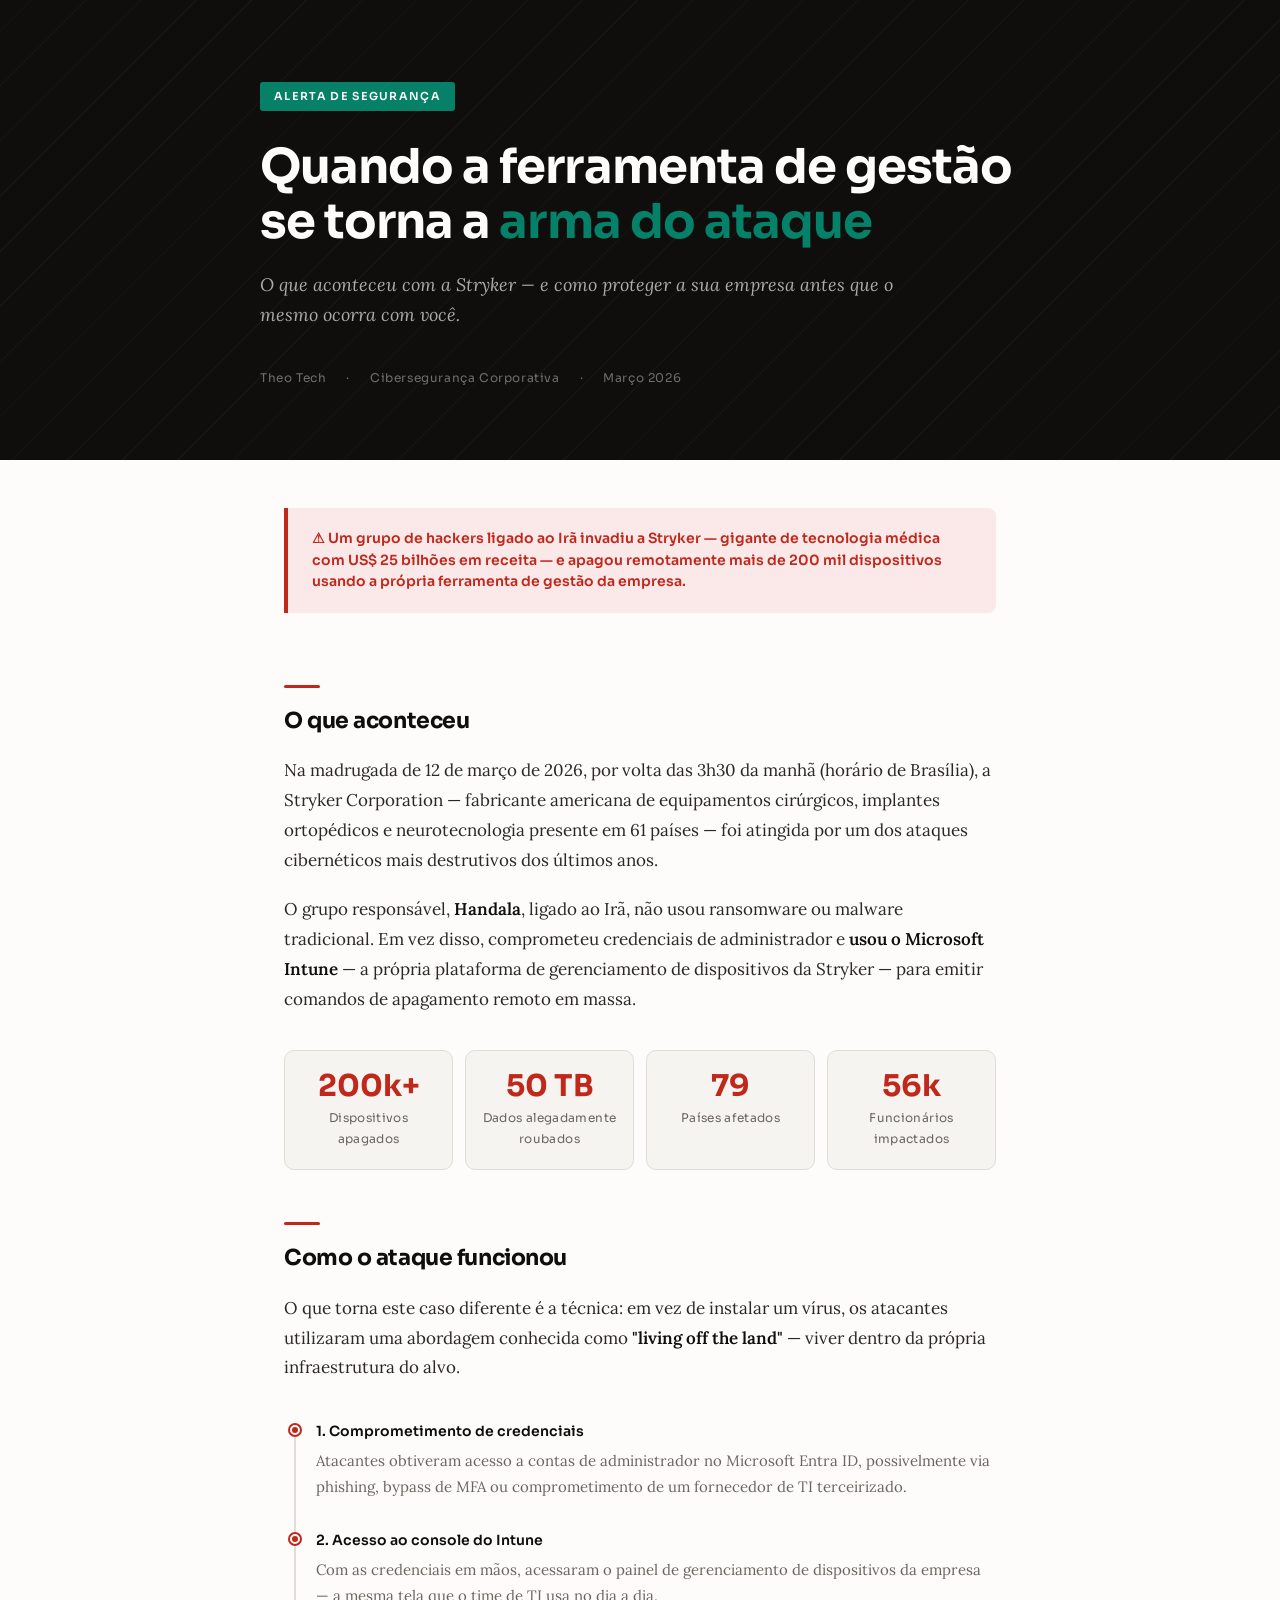
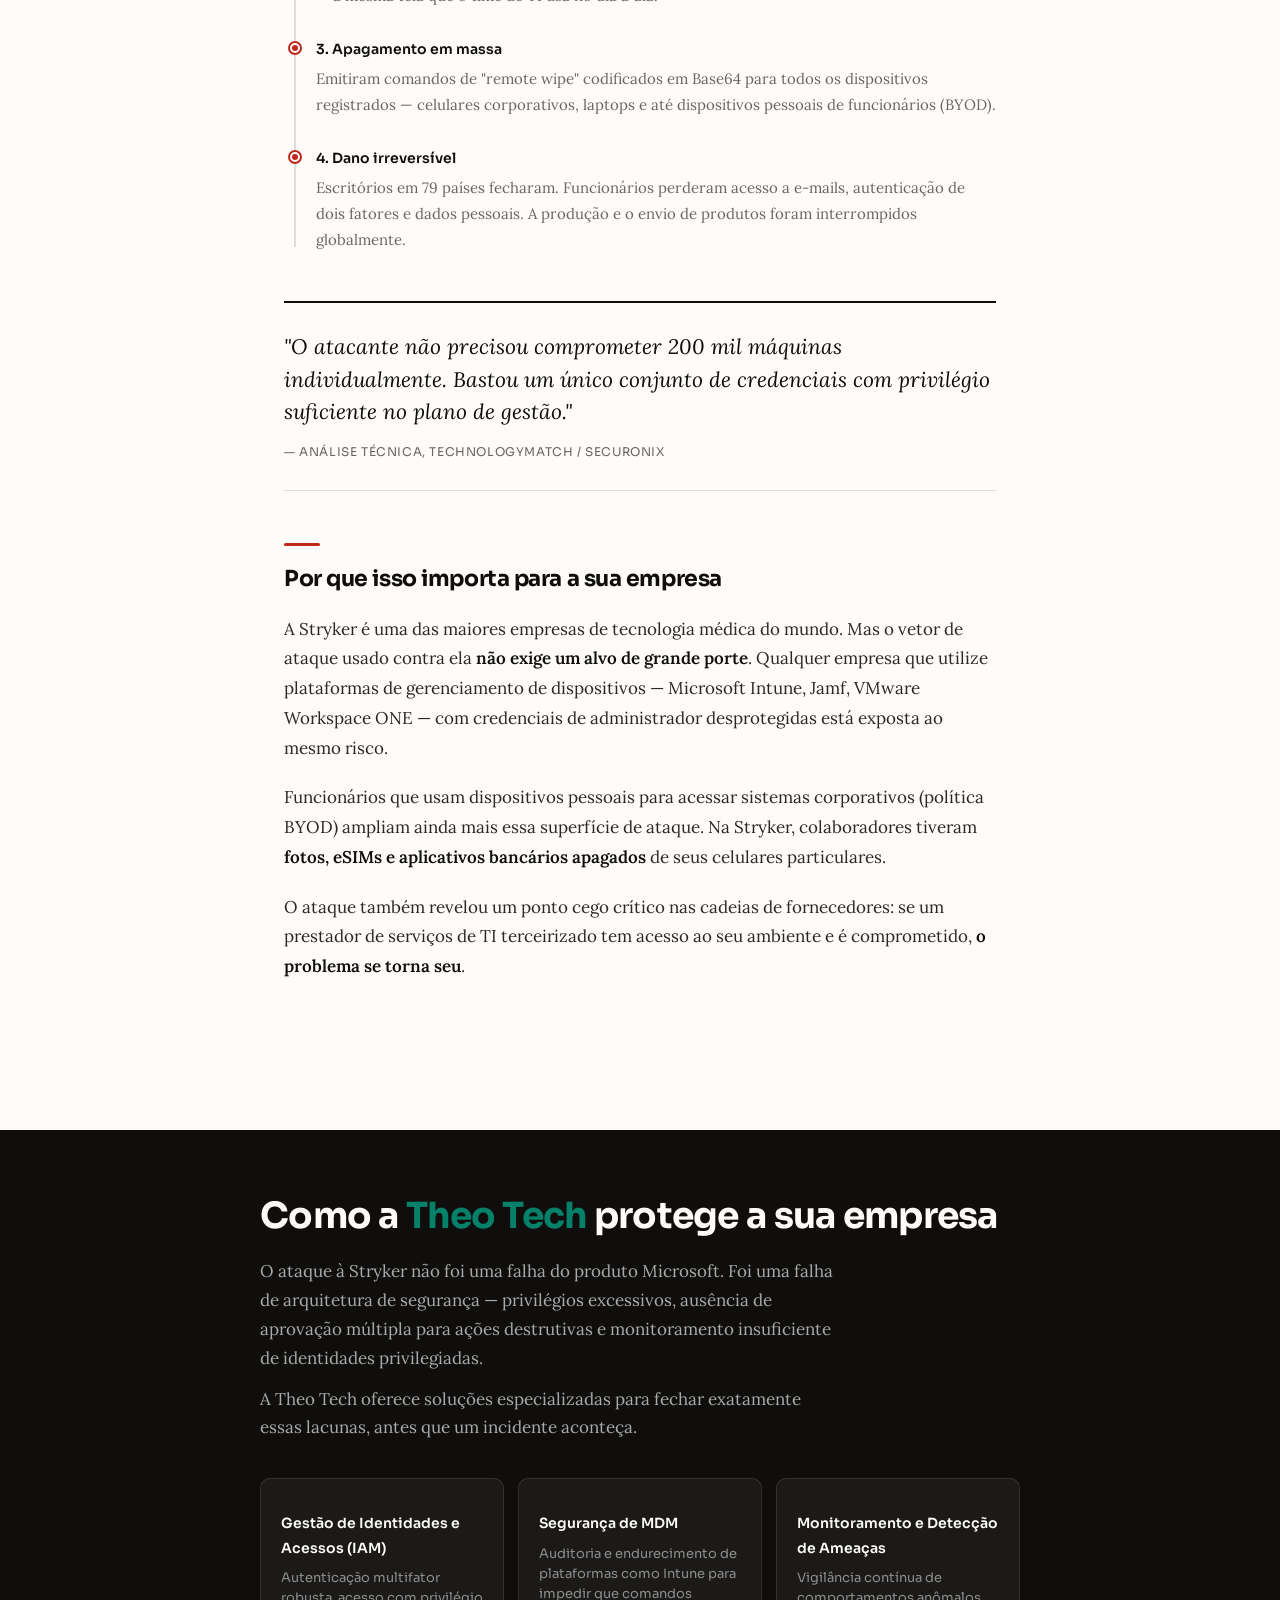
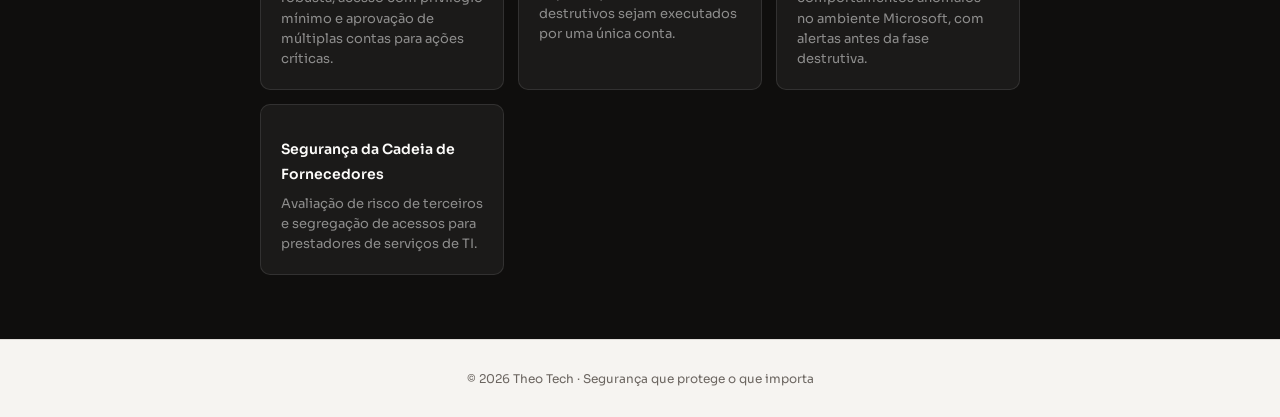
==== index.html @ 62cc741c "Update index.html" ====
<!DOCTYPE html>
<html lang="pt-BR">
<head>
  <meta charset="UTF-8" />
  <meta name="viewport" content="width=device-width, initial-scale=1.0"/>
  <title>O Ataque à Stryker: O Que Sua Empresa Pode Aprender | Theo Tech</title>
  <link href="https://fonts.googleapis.com/css2?family=Sora:wght@300;400;600;700&family=Lora:ital,wght@0,400;0,600;1,400&display=swap" rel="stylesheet"/>
  <style>
    *, *::before, *::after { box-sizing: border-box; margin: 0; padding: 0; }

    :root {
      --red: #C0281C;
      --red-light: #FAE9E8;
      --red-mid: #00CEA699;
      --dark: #0F0E0D;
      --ink: #1C1A18;
      --muted: #6B6560;
      --surface: #F6F4F1;
      --white: #FDFCFA;
      --border: #E0DDD8;
      --accent: #00CEA699;
      --font-head: 'Sora', sans-serif;
      --font-body: 'Lora', Georgia, serif;
    }

    body {
      background: var(--white);
      color: var(--ink);
      font-family: var(--font-body);
      font-size: 17px;
      line-height: 1.75;
    }

    /* ── HERO ── */
    .hero {
      background: var(--dark);
      color: var(--white);
      padding: 80px 24px 72px;
      position: relative;
      overflow: hidden;
    }
    .hero::before {
      content: '';
      position: absolute;
      inset: 0;
      background:
        repeating-linear-gradient(
          -45deg,
          transparent,
          transparent 38px,
          rgba(255,255,255,0.03) 38px,
          rgba(255,255,255,0.03) 39px
        );
    }
    .hero-inner {
      max-width: 760px;
      margin: 0 auto;
      position: relative;
    }
    .tag {
      display: inline-block;
      font-family: var(--font-head);
      font-size: 11px;
      font-weight: 600;
      letter-spacing: 0.12em;
      text-transform: uppercase;
      background: var(--accent);
      color: #fff;
      padding: 5px 14px;
      border-radius: 3px;
      margin-bottom: 28px;
    }
    .hero h1 {
      font-family: var(--font-head);
      font-size: clamp(28px, 5vw, 48px);
      font-weight: 700;
      line-height: 1.15;
      margin-bottom: 20px;
      letter-spacing: -0.02em;
    }
    .hero h1 em {
      color: var(--red-mid);
      font-style: normal;
    }
    .hero .lead {
      font-size: 18px;
      color: rgba(255,255,255,0.65);
      font-family: var(--font-body);
      font-style: italic;
      max-width: 640px;
      line-height: 1.7;
    }
    .hero-meta {
      margin-top: 36px;
      display: flex;
      align-items: center;
      gap: 20px;
      font-family: var(--font-head);
      font-size: 12px;
      color: rgba(255,255,255,0.4);
      letter-spacing: 0.05em;
    }
    .hero-meta span::before { content: '·'; margin-right: 20px; }
    .hero-meta span:first-child::before { content: ''; margin: 0; }

    /* ── LAYOUT ── */
    .container {
      max-width: 760px;
      margin: 0 auto;
      padding: 0 24px;
    }

    /* ── ALERT BOX ── */
    .alert-box {
      background: var(--red-light);
      border-left: 4px solid var(--red);
      border-radius: 0 8px 8px 0;
      padding: 20px 24px;
      margin: 48px 0 0;
    }
    .alert-box p {
      font-family: var(--font-head);
      font-size: 14px;
      font-weight: 600;
      color: var(--red);
      line-height: 1.55;
      margin: 0;
    }

    /* ── ARTICLE BODY ── */
    .article-body {
      padding: 20px 0 64px;
    }
    .article-body h2 {
      font-family: var(--font-head);
      font-size: 22px;
      font-weight: 700;
      color: var(--dark);
      margin: 52px 0 16px;
      letter-spacing: -0.02em;
    }
    .article-body h2::before {
      content: '';
      display: block;
      width: 36px;
      height: 3px;
      background: var(--red);
      margin-bottom: 14px;
      border-radius: 2px;
    }
    .article-body p {
      margin-bottom: 20px;
      color: #2A2724;
    }
    .article-body strong {
      font-weight: 600;
      color: var(--dark);
    }

    /* ── STAT CARDS ── */
    .stats-grid {
      display: grid;
      grid-template-columns: repeat(auto-fit, minmax(160px, 1fr));
      gap: 12px;
      margin: 36px 0;
    }
    .stat-card {
      background: var(--surface);
      border: 1px solid var(--border);
      border-radius: 10px;
      padding: 20px 16px;
      text-align: center;
    }
    .stat-card .num {
      font-family: var(--font-head);
      font-size: 30px;
      font-weight: 700;
      color: var(--red);
      line-height: 1;
      display: block;
    }
    .stat-card .label {
      font-family: var(--font-head);
      font-size: 12px;
      color: var(--muted);
      margin-top: 6px;
      display: block;
      letter-spacing: 0.03em;
    }

    /* ── HOW IT HAPPENED ── */
    .timeline {
      margin: 36px 0;
      position: relative;
      padding-left: 32px;
    }
    .timeline::before {
      content: '';
      position: absolute;
      left: 10px;
      top: 6px;
      bottom: 6px;
      width: 2px;
      background: var(--border);
    }
    .tl-item {
      position: relative;
      margin-bottom: 28px;
    }
    .tl-item::before {
      content: '';
      position: absolute;
      left: -26px;
      top: 6px;
      width: 10px;
      height: 10px;
      border-radius: 50%;
      background: var(--red);
      border: 2px solid var(--white);
      box-shadow: 0 0 0 2px var(--red);
    }
    .tl-item strong {
      font-family: var(--font-head);
      font-size: 14px;
      font-weight: 600;
      color: var(--dark);
      display: block;
      margin-bottom: 4px;
    }
    .tl-item p {
      font-size: 15px;
      color: var(--muted);
      margin: 0;
    }

    /* ── PULL QUOTE ── */
    .pull-quote {
      border-top: 2px solid var(--dark);
      border-bottom: 1px solid var(--border);
      padding: 28px 0;
      margin: 48px 0;
    }
    .pull-quote blockquote {
      font-family: var(--font-body);
      font-size: 21px;
      font-style: italic;
      color: var(--dark);
      line-height: 1.55;
    }
    .pull-quote cite {
      display: block;
      font-family: var(--font-head);
      font-size: 12px;
      font-style: normal;
      color: var(--muted);
      margin-top: 12px;
      letter-spacing: 0.05em;
      text-transform: uppercase;
    }

    /* ── CTA SECTION ── */
    .cta-section {
      background: var(--dark);
      color: var(--white);
      padding: 64px 24px;
      margin-top: 64px;
    }
    .cta-inner {
      max-width: 760px;
      margin: 0 auto;
    }
    .cta-section h2 {
      font-family: var(--font-head);
      font-size: clamp(22px, 4vw, 36px);
      font-weight: 700;
      letter-spacing: -0.02em;
      line-height: 1.2;
      margin-bottom: 20px;
    }
    .cta-section h2 em {
      color: var(--red-mid);
      font-style: normal;
    }
    .cta-section p {
      font-family: var(--font-body);
      font-size: 17px;
      color: rgba(255,255,255,0.65);
      line-height: 1.7;
      max-width: 580px;
      margin-bottom: 12px;
    }

    /* ── SERVICE CARDS ── */
    .service-grid {
      display: grid;
      grid-template-columns: repeat(auto-fit, minmax(200px, 1fr));
      gap: 14px;
      margin-top: 36px;
    }
    .service-card {
      background: rgba(255,255,255,0.05);
      border: 1px solid rgba(255,255,255,0.1);
      border-radius: 10px;
      padding: 20px;
    }
    .service-card .icon {
      font-size: 22px;
      margin-bottom: 12px;
      display: block;
    }
    .service-card h3 {
      font-family: var(--font-head);
      font-size: 14px;
      font-weight: 600;
      color: var(--white);
      margin-bottom: 8px;
    }
    .service-card p {
      font-family: var(--font-head);
      font-size: 13px;
      color: rgba(255,255,255,0.5);
      line-height: 1.55;
      margin: 0;
    }

    .cta-btn {
      display: inline-block;
      margin-top: 40px;
      background: var(--red);
      color: #fff;
      font-family: var(--font-head);
      font-size: 15px;
      font-weight: 600;
      padding: 14px 32px;
      border-radius: 6px;
      text-decoration: none;
      letter-spacing: 0.02em;
      transition: background 0.2s;
    }
    .cta-btn:hover { background: var(--accent); }

    /* ── FOOTER NOTE ── */
    .footer-note {
      background: var(--surface);
      border-top: 1px solid var(--border);
      padding: 28px 24px;
      text-align: center;
      font-family: var(--font-head);
      font-size: 12px;
      color: var(--muted);
    }
    .footer-note a { color: var(--red); text-decoration: none; }
  </style>
</head>
<body>

<!-- HERO -->
<section class="hero">
  <div class="hero-inner">
    <span class="tag">Alerta de Segurança</span>
    <h1>Quando a ferramenta de gestão se torna a <em>arma do ataque</em></h1>
    <p class="lead">O que aconteceu com a Stryker — e como proteger a sua empresa antes que o mesmo ocorra com você.</p>
    <div class="hero-meta">
      <span>Theo Tech</span>
      <span>Cibersegurança Corporativa</span>
      <span>Março 2026</span>
    </div>
  </div>
</section>

<!-- ARTICLE -->
<div class="container">
  <div class="alert-box">
    <p>⚠ Um grupo de hackers ligado ao Irã invadiu a Stryker — gigante de tecnologia médica com US$ 25 bilhões em receita — e apagou remotamente mais de 200 mil dispositivos usando a própria ferramenta de gestão da empresa.</p>
  </div>

  <article class="article-body">

    <h2>O que aconteceu</h2>
    <p>
      Na madrugada de 12 de março de 2026, por volta das 3h30 da manhã (horário de Brasília), a Stryker Corporation — fabricante americana de equipamentos cirúrgicos, implantes ortopédicos e neurotecnologia presente em 61 países — foi atingida por um dos ataques cibernéticos mais destrutivos dos últimos anos.
    </p>
    <p>
      O grupo responsável, <strong>Handala</strong>, ligado ao Irã, não usou ransomware ou malware tradicional. Em vez disso, comprometeu credenciais de administrador e <strong>usou o Microsoft Intune</strong> — a própria plataforma de gerenciamento de dispositivos da Stryker — para emitir comandos de apagamento remoto em massa.
    </p>

    <div class="stats-grid">
      <div class="stat-card">
        <span class="num">200k+</span>
        <span class="label">Dispositivos apagados</span>
      </div>
      <div class="stat-card">
        <span class="num">50 TB</span>
        <span class="label">Dados alegadamente roubados</span>
      </div>
      <div class="stat-card">
        <span class="num">79</span>
        <span class="label">Países afetados</span>
      </div>
      <div class="stat-card">
        <span class="num">56k</span>
        <span class="label">Funcionários impactados</span>
      </div>
    </div>

    <h2>Como o ataque funcionou</h2>
    <p>
      O que torna este caso diferente é a técnica: em vez de instalar um vírus, os atacantes utilizaram uma abordagem conhecida como <strong>"living off the land"</strong> — viver dentro da própria infraestrutura do alvo.
    </p>

    <div class="timeline">
      <div class="tl-item">
        <strong>1. Comprometimento de credenciais</strong>
        <p>Atacantes obtiveram acesso a contas de administrador no Microsoft Entra ID, possivelmente via phishing, bypass de MFA ou comprometimento de um fornecedor de TI terceirizado.</p>
      </div>
      <div class="tl-item">
        <strong>2. Acesso ao console do Intune</strong>
        <p>Com as credenciais em mãos, acessaram o painel de gerenciamento de dispositivos da empresa — a mesma tela que o time de TI usa no dia a dia.</p>
      </div>
      <div class="tl-item">
        <strong>3. Apagamento em massa</strong>
        <p>Emitiram comandos de "remote wipe" codificados em Base64 para todos os dispositivos registrados — celulares corporativos, laptops e até dispositivos pessoais de funcionários (BYOD).</p>
      </div>
      <div class="tl-item">
        <strong>4. Dano irreversível</strong>
        <p>Escritórios em 79 países fecharam. Funcionários perderam acesso a e-mails, autenticação de dois fatores e dados pessoais. A produção e o envio de produtos foram interrompidos globalmente.</p>
      </div>
    </div>

    <div class="pull-quote">
      <blockquote>
        "O atacante não precisou comprometer 200 mil máquinas individualmente. Bastou um único conjunto de credenciais com privilégio suficiente no plano de gestão."
      </blockquote>
      <cite>— Análise técnica, TechnologyMatch / Securonix</cite>
    </div>

    <h2>Por que isso importa para a sua empresa</h2>
    <p>
      A Stryker é uma das maiores empresas de tecnologia médica do mundo. Mas o vetor de ataque usado contra ela <strong>não exige um alvo de grande porte</strong>. Qualquer empresa que utilize plataformas de gerenciamento de dispositivos — Microsoft Intune, Jamf, VMware Workspace ONE — com credenciais de administrador desprotegidas está exposta ao mesmo risco.
    </p>
    <p>
      Funcionários que usam dispositivos pessoais para acessar sistemas corporativos (política BYOD) ampliam ainda mais essa superfície de ataque. Na Stryker, colaboradores tiveram <strong>fotos, eSIMs e aplicativos bancários apagados</strong> de seus celulares particulares.
    </p>
    <p>
      O ataque também revelou um ponto cego crítico nas cadeias de fornecedores: se um prestador de serviços de TI terceirizado tem acesso ao seu ambiente e é comprometido, <strong>o problema se torna seu</strong>.
    </p>

  </article>
</div>

<!-- CTA SECTION -->
<section class="cta-section">
  <div class="cta-inner">
    <h2>Como a <em>Theo Tech</em> protege a sua empresa</h2>
    <p>
      O ataque à Stryker não foi uma falha do produto Microsoft. Foi uma falha de arquitetura de segurança — privilégios excessivos, ausência de aprovação múltipla para ações destrutivas e monitoramento insuficiente de identidades privilegiadas.
    </p>
    <p>
      A Theo Tech oferece soluções especializadas para fechar exatamente essas lacunas, antes que um incidente aconteça.
    </p>

    <div class="service-grid">
      <div class="service-card">
        <span class="icon"></span>
        <h3>Gestão de Identidades e Acessos (IAM)</h3>
        <p>Autenticação multifator robusta, acesso com privilégio mínimo e aprovação de múltiplas contas para ações críticas.</p>
      </div>
      <div class="service-card">
        <span class="icon"></span>
        <h3>Segurança de MDM</h3>
        <p>Auditoria e endurecimento de plataformas como Intune para impedir que comandos destrutivos sejam executados por uma única conta.</p>
      </div>
      <div class="service-card">
        <span class="icon"></span>
        <h3>Monitoramento e Detecção de Ameaças</h3>
        <p>Vigilância contínua de comportamentos anômalos no ambiente Microsoft, com alertas antes da fase destrutiva.</p>
      </div>
      <div class="service-card">
        <span class="icon"></span>
        <h3>Segurança da Cadeia de Fornecedores</h3>
        <p>Avaliação de risco de terceiros e segregação de acessos para prestadores de serviços de TI.</p>
      </div>
    </div>

  </div>
</section>

<div class="footer-note">
  <p>© 2026 Theo Tech · Segurança que protege o que importa </a></p>
</div>

</body>
</html>
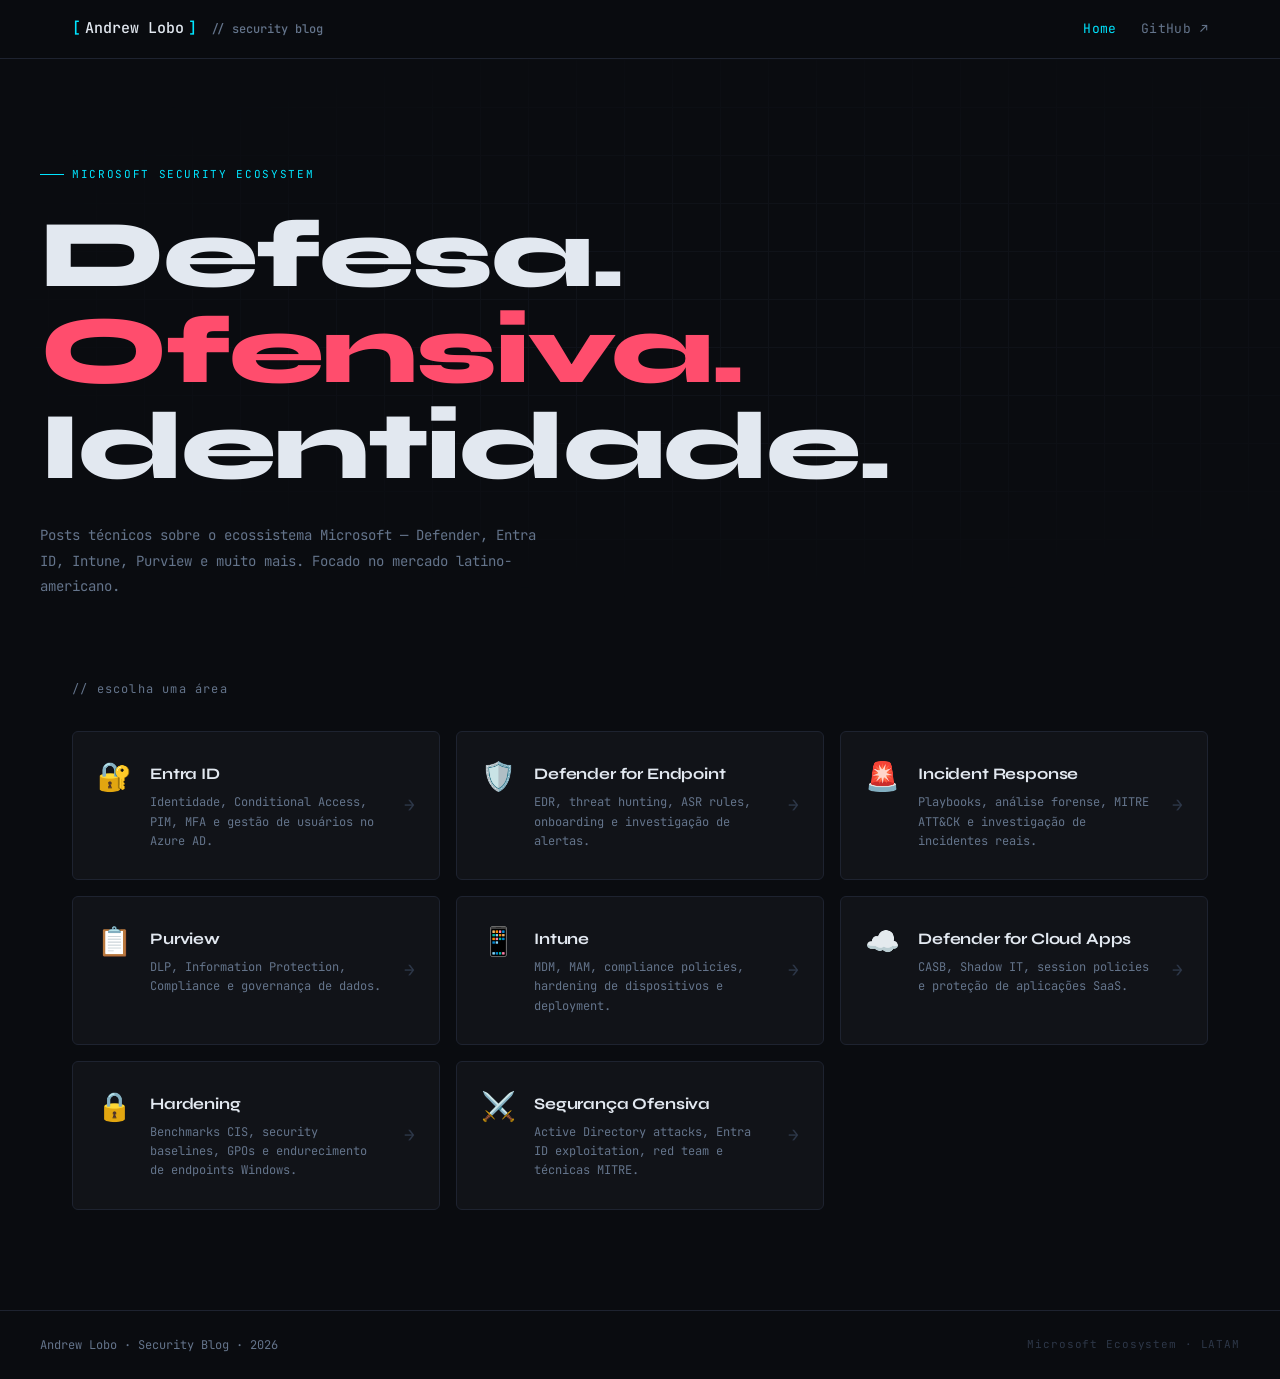
==== commit 29d1b1c8: "Add files via upload" ====
--- a/index.html
+++ b/index.html
@@ -1,493 +1,174 @@
-<!DOCTYPE html>
-<html lang="pt-BR">
-<head>
-  <meta charset="UTF-8" />
-  <meta name="viewport" content="width=device-width, initial-scale=1.0"/>
-  <title>O Ataque à Stryker: O Que Sua Empresa Pode Aprender | Theo Tech</title>
-  <link href="https://fonts.googleapis.com/css2?family=Sora:wght@300;400;600;700&family=Lora:ital,wght@0,400;0,600;1,400&display=swap" rel="stylesheet"/>
-  <style>
-    *, *::before, *::after { box-sizing: border-box; margin: 0; padding: 0; }
-
-    :root {
-      --red: #C0281C;
-      --red-light: #FAE9E8;
-      --red-mid: #00CEA699;
-      --dark: #0F0E0D;
-      --ink: #1C1A18;
-      --muted: #6B6560;
-      --surface: #F6F4F1;
-      --white: #FDFCFA;
-      --border: #E0DDD8;
-      --accent: #00CEA699;
-      --font-head: 'Sora', sans-serif;
-      --font-body: 'Lora', Georgia, serif;
-    }
-
-    body {
-      background: var(--white);
-      color: var(--ink);
-      font-family: var(--font-body);
-      font-size: 17px;
-      line-height: 1.75;
-    }
-
-    /* ── HERO ── */
-    .hero {
-      background: var(--dark);
-      color: var(--white);
-      padding: 80px 24px 72px;
-      position: relative;
-      overflow: hidden;
-    }
-    .hero::before {
-      content: '';
-      position: absolute;
-      inset: 0;
-      background:
-        repeating-linear-gradient(
-          -45deg,
-          transparent,
-          transparent 38px,
-          rgba(255,255,255,0.03) 38px,
-          rgba(255,255,255,0.03) 39px
-        );
-    }
-    .hero-inner {
-      max-width: 760px;
-      margin: 0 auto;
-      position: relative;
-    }
-    .tag {
-      display: inline-block;
-      font-family: var(--font-head);
-      font-size: 11px;
-      font-weight: 600;
-      letter-spacing: 0.12em;
-      text-transform: uppercase;
-      background: var(--accent);
-      color: #fff;
-      padding: 5px 14px;
-      border-radius: 3px;
-      margin-bottom: 28px;
-    }
-    .hero h1 {
-      font-family: var(--font-head);
-      font-size: clamp(28px, 5vw, 48px);
-      font-weight: 700;
-      line-height: 1.15;
-      margin-bottom: 20px;
-      letter-spacing: -0.02em;
-    }
-    .hero h1 em {
-      color: var(--red-mid);
-      font-style: normal;
-    }
-    .hero .lead {
-      font-size: 18px;
-      color: rgba(255,255,255,0.65);
-      font-family: var(--font-body);
-      font-style: italic;
-      max-width: 640px;
-      line-height: 1.7;
-    }
-    .hero-meta {
-      margin-top: 36px;
-      display: flex;
-      align-items: center;
-      gap: 20px;
-      font-family: var(--font-head);
-      font-size: 12px;
-      color: rgba(255,255,255,0.4);
-      letter-spacing: 0.05em;
-    }
-    .hero-meta span::before { content: '·'; margin-right: 20px; }
-    .hero-meta span:first-child::before { content: ''; margin: 0; }
-
-    /* ── LAYOUT ── */
-    .container {
-      max-width: 760px;
-      margin: 0 auto;
-      padding: 0 24px;
-    }
-
-    /* ── ALERT BOX ── */
-    .alert-box {
-      background: var(--red-light);
-      border-left: 4px solid var(--red);
-      border-radius: 0 8px 8px 0;
-      padding: 20px 24px;
-      margin: 48px 0 0;
-    }
-    .alert-box p {
-      font-family: var(--font-head);
-      font-size: 14px;
-      font-weight: 600;
-      color: var(--red);
-      line-height: 1.55;
-      margin: 0;
-    }
-
-    /* ── ARTICLE BODY ── */
-    .article-body {
-      padding: 20px 0 64px;
-    }
-    .article-body h2 {
-      font-family: var(--font-head);
-      font-size: 22px;
-      font-weight: 700;
-      color: var(--dark);
-      margin: 52px 0 16px;
-      letter-spacing: -0.02em;
-    }
-    .article-body h2::before {
-      content: '';
-      display: block;
-      width: 36px;
-      height: 3px;
-      background: var(--red);
-      margin-bottom: 14px;
-      border-radius: 2px;
-    }
-    .article-body p {
-      margin-bottom: 20px;
-      color: #2A2724;
-    }
-    .article-body strong {
-      font-weight: 600;
-      color: var(--dark);
-    }
-
-    /* ── STAT CARDS ── */
-    .stats-grid {
-      display: grid;
-      grid-template-columns: repeat(auto-fit, minmax(160px, 1fr));
-      gap: 12px;
-      margin: 36px 0;
-    }
-    .stat-card {
-      background: var(--surface);
-      border: 1px solid var(--border);
-      border-radius: 10px;
-      padding: 20px 16px;
-      text-align: center;
-    }
-    .stat-card .num {
-      font-family: var(--font-head);
-      font-size: 30px;
-      font-weight: 700;
-      color: var(--red);
-      line-height: 1;
-      display: block;
-    }
-    .stat-card .label {
-      font-family: var(--font-head);
-      font-size: 12px;
-      color: var(--muted);
-      margin-top: 6px;
-      display: block;
-      letter-spacing: 0.03em;
-    }
-
-    /* ── HOW IT HAPPENED ── */
-    .timeline {
-      margin: 36px 0;
-      position: relative;
-      padding-left: 32px;
-    }
-    .timeline::before {
-      content: '';
-      position: absolute;
-      left: 10px;
-      top: 6px;
-      bottom: 6px;
-      width: 2px;
-      background: var(--border);
-    }
-    .tl-item {
-      position: relative;
-      margin-bottom: 28px;
-    }
-    .tl-item::before {
-      content: '';
-      position: absolute;
-      left: -26px;
-      top: 6px;
-      width: 10px;
-      height: 10px;
-      border-radius: 50%;
-      background: var(--red);
-      border: 2px solid var(--white);
-      box-shadow: 0 0 0 2px var(--red);
-    }
-    .tl-item strong {
-      font-family: var(--font-head);
-      font-size: 14px;
-      font-weight: 600;
-      color: var(--dark);
-      display: block;
-      margin-bottom: 4px;
-    }
-    .tl-item p {
-      font-size: 15px;
-      color: var(--muted);
-      margin: 0;
-    }
-
-    /* ── PULL QUOTE ── */
-    .pull-quote {
-      border-top: 2px solid var(--dark);
-      border-bottom: 1px solid var(--border);
-      padding: 28px 0;
-      margin: 48px 0;
-    }
-    .pull-quote blockquote {
-      font-family: var(--font-body);
-      font-size: 21px;
-      font-style: italic;
-      color: var(--dark);
-      line-height: 1.55;
-    }
-    .pull-quote cite {
-      display: block;
-      font-family: var(--font-head);
-      font-size: 12px;
-      font-style: normal;
-      color: var(--muted);
-      margin-top: 12px;
-      letter-spacing: 0.05em;
-      text-transform: uppercase;
-    }
-
-    /* ── CTA SECTION ── */
-    .cta-section {
-      background: var(--dark);
-      color: var(--white);
-      padding: 64px 24px;
-      margin-top: 64px;
-    }
-    .cta-inner {
-      max-width: 760px;
-      margin: 0 auto;
-    }
-    .cta-section h2 {
-      font-family: var(--font-head);
-      font-size: clamp(22px, 4vw, 36px);
-      font-weight: 700;
-      letter-spacing: -0.02em;
-      line-height: 1.2;
-      margin-bottom: 20px;
-    }
-    .cta-section h2 em {
-      color: var(--red-mid);
-      font-style: normal;
-    }
-    .cta-section p {
-      font-family: var(--font-body);
-      font-size: 17px;
-      color: rgba(255,255,255,0.65);
-      line-height: 1.7;
-      max-width: 580px;
-      margin-bottom: 12px;
-    }
-
-    /* ── SERVICE CARDS ── */
-    .service-grid {
-      display: grid;
-      grid-template-columns: repeat(auto-fit, minmax(200px, 1fr));
-      gap: 14px;
-      margin-top: 36px;
-    }
-    .service-card {
-      background: rgba(255,255,255,0.05);
-      border: 1px solid rgba(255,255,255,0.1);
-      border-radius: 10px;
-      padding: 20px;
-    }
-    .service-card .icon {
-      font-size: 22px;
-      margin-bottom: 12px;
-      display: block;
-    }
-    .service-card h3 {
-      font-family: var(--font-head);
-      font-size: 14px;
-      font-weight: 600;
-      color: var(--white);
-      margin-bottom: 8px;
-    }
-    .service-card p {
-      font-family: var(--font-head);
-      font-size: 13px;
-      color: rgba(255,255,255,0.5);
-      line-height: 1.55;
-      margin: 0;
-    }
-
-    .cta-btn {
-      display: inline-block;
-      margin-top: 40px;
-      background: var(--red);
-      color: #fff;
-      font-family: var(--font-head);
-      font-size: 15px;
-      font-weight: 600;
-      padding: 14px 32px;
-      border-radius: 6px;
-      text-decoration: none;
-      letter-spacing: 0.02em;
-      transition: background 0.2s;
-    }
-    .cta-btn:hover { background: var(--accent); }
-
-    /* ── FOOTER NOTE ── */
-    .footer-note {
-      background: var(--surface);
-      border-top: 1px solid var(--border);
-      padding: 28px 24px;
-      text-align: center;
-      font-family: var(--font-head);
-      font-size: 12px;
-      color: var(--muted);
-    }
-    .footer-note a { color: var(--red); text-decoration: none; }
-  </style>
-</head>
-<body>
-
-<!-- HERO -->
-<section class="hero">
-  <div class="hero-inner">
-    <span class="tag">Alerta de Segurança</span>
-    <h1>Quando a ferramenta de gestão se torna a <em>arma do ataque</em></h1>
-    <p class="lead">O que aconteceu com a Stryker — e como proteger a sua empresa antes que o mesmo ocorra com você.</p>
-    <div class="hero-meta">
-      <span>Theo Tech</span>
-      <span>Cibersegurança Corporativa</span>
-      <span>Março 2026</span>
-    </div>
-  </div>
-</section>
-
-<!-- ARTICLE -->
-<div class="container">
-  <div class="alert-box">
-    <p>⚠ Um grupo de hackers ligado ao Irã invadiu a Stryker — gigante de tecnologia médica com US$ 25 bilhões em receita — e apagou remotamente mais de 200 mil dispositivos usando a própria ferramenta de gestão da empresa.</p>
-  </div>
-
-  <article class="article-body">
-
-    <h2>O que aconteceu</h2>
-    <p>
-      Na madrugada de 12 de março de 2026, por volta das 3h30 da manhã (horário de Brasília), a Stryker Corporation — fabricante americana de equipamentos cirúrgicos, implantes ortopédicos e neurotecnologia presente em 61 países — foi atingida por um dos ataques cibernéticos mais destrutivos dos últimos anos.
-    </p>
-    <p>
-      O grupo responsável, <strong>Handala</strong>, ligado ao Irã, não usou ransomware ou malware tradicional. Em vez disso, comprometeu credenciais de administrador e <strong>usou o Microsoft Intune</strong> — a própria plataforma de gerenciamento de dispositivos da Stryker — para emitir comandos de apagamento remoto em massa.
-    </p>
-
-    <div class="stats-grid">
-      <div class="stat-card">
-        <span class="num">200k+</span>
-        <span class="label">Dispositivos apagados</span>
-      </div>
-      <div class="stat-card">
-        <span class="num">50 TB</span>
-        <span class="label">Dados alegadamente roubados</span>
-      </div>
-      <div class="stat-card">
-        <span class="num">79</span>
-        <span class="label">Países afetados</span>
-      </div>
-      <div class="stat-card">
-        <span class="num">56k</span>
-        <span class="label">Funcionários impactados</span>
-      </div>
-    </div>
-
-    <h2>Como o ataque funcionou</h2>
-    <p>
-      O que torna este caso diferente é a técnica: em vez de instalar um vírus, os atacantes utilizaram uma abordagem conhecida como <strong>"living off the land"</strong> — viver dentro da própria infraestrutura do alvo.
-    </p>
-
-    <div class="timeline">
-      <div class="tl-item">
-        <strong>1. Comprometimento de credenciais</strong>
-        <p>Atacantes obtiveram acesso a contas de administrador no Microsoft Entra ID, possivelmente via phishing, bypass de MFA ou comprometimento de um fornecedor de TI terceirizado.</p>
-      </div>
-      <div class="tl-item">
-        <strong>2. Acesso ao console do Intune</strong>
-        <p>Com as credenciais em mãos, acessaram o painel de gerenciamento de dispositivos da empresa — a mesma tela que o time de TI usa no dia a dia.</p>
-      </div>
-      <div class="tl-item">
-        <strong>3. Apagamento em massa</strong>
-        <p>Emitiram comandos de "remote wipe" codificados em Base64 para todos os dispositivos registrados — celulares corporativos, laptops e até dispositivos pessoais de funcionários (BYOD).</p>
-      </div>
-      <div class="tl-item">
-        <strong>4. Dano irreversível</strong>
-        <p>Escritórios em 79 países fecharam. Funcionários perderam acesso a e-mails, autenticação de dois fatores e dados pessoais. A produção e o envio de produtos foram interrompidos globalmente.</p>
-      </div>
-    </div>
-
-    <div class="pull-quote">
-      <blockquote>
-        "O atacante não precisou comprometer 200 mil máquinas individualmente. Bastou um único conjunto de credenciais com privilégio suficiente no plano de gestão."
-      </blockquote>
-      <cite>— Análise técnica, TechnologyMatch / Securonix</cite>
-    </div>
-
-    <h2>Por que isso importa para a sua empresa</h2>
-    <p>
-      A Stryker é uma das maiores empresas de tecnologia médica do mundo. Mas o vetor de ataque usado contra ela <strong>não exige um alvo de grande porte</strong>. Qualquer empresa que utilize plataformas de gerenciamento de dispositivos — Microsoft Intune, Jamf, VMware Workspace ONE — com credenciais de administrador desprotegidas está exposta ao mesmo risco.
-    </p>
-    <p>
-      Funcionários que usam dispositivos pessoais para acessar sistemas corporativos (política BYOD) ampliam ainda mais essa superfície de ataque. Na Stryker, colaboradores tiveram <strong>fotos, eSIMs e aplicativos bancários apagados</strong> de seus celulares particulares.
-    </p>
-    <p>
-      O ataque também revelou um ponto cego crítico nas cadeias de fornecedores: se um prestador de serviços de TI terceirizado tem acesso ao seu ambiente e é comprometido, <strong>o problema se torna seu</strong>.
-    </p>
-
-  </article>
-</div>
-
-<!-- CTA SECTION -->
-<section class="cta-section">
-  <div class="cta-inner">
-    <h2>Como a <em>Theo Tech</em> protege a sua empresa</h2>
-    <p>
-      O ataque à Stryker não foi uma falha do produto Microsoft. Foi uma falha de arquitetura de segurança — privilégios excessivos, ausência de aprovação múltipla para ações destrutivas e monitoramento insuficiente de identidades privilegiadas.
-    </p>
-    <p>
-      A Theo Tech oferece soluções especializadas para fechar exatamente essas lacunas, antes que um incidente aconteça.
-    </p>
-
-    <div class="service-grid">
-      <div class="service-card">
-        <span class="icon"></span>
-        <h3>Gestão de Identidades e Acessos (IAM)</h3>
-        <p>Autenticação multifator robusta, acesso com privilégio mínimo e aprovação de múltiplas contas para ações críticas.</p>
-      </div>
-      <div class="service-card">
-        <span class="icon"></span>
-        <h3>Segurança de MDM</h3>
-        <p>Auditoria e endurecimento de plataformas como Intune para impedir que comandos destrutivos sejam executados por uma única conta.</p>
-      </div>
-      <div class="service-card">
-        <span class="icon"></span>
-        <h3>Monitoramento e Detecção de Ameaças</h3>
-        <p>Vigilância contínua de comportamentos anômalos no ambiente Microsoft, com alertas antes da fase destrutiva.</p>
-      </div>
-      <div class="service-card">
-        <span class="icon"></span>
-        <h3>Segurança da Cadeia de Fornecedores</h3>
-        <p>Avaliação de risco de terceiros e segregação de acessos para prestadores de serviços de TI.</p>
-      </div>
-    </div>
-
-  </div>
-</section>
-
-<div class="footer-note">
-  <p>© 2026 Theo Tech · Segurança que protege o que importa </a></p>
-</div>
-
-</body>
-</html>
+<!DOCTYPE html>
+<html lang="pt-BR">
+<head>
+  <meta charset="UTF-8" />
+  <meta name="viewport" content="width=device-width, initial-scale=1.0" />
+  <title>Andrew Lobo — Security Blog</title>
+  <link rel="stylesheet" href="style.css" />
+  <link rel="preconnect" href="https://fonts.googleapis.com" />
+  <link href="https://fonts.googleapis.com/css2?family=Syne:wght@400;600;700;800&family=JetBrains+Mono:wght@300;400;500&display=swap" rel="stylesheet" />
+</head>
+<body>
+
+  <!-- HEADER -->
+  <header class="site-header">
+    <div class="header-inner">
+      <div class="logo">
+        <span class="logo-bracket">[</span>
+        <span class="logo-name">Andrew Lobo</span>
+        <span class="logo-bracket">]</span>
+        <span class="logo-tag">// security blog</span>
+      </div>
+      <nav class="header-nav">
+        <a href="index.html" class="nav-link active">Home</a>
+        <a href="https://github.com/SEU-USUARIO" target="_blank" class="nav-link">GitHub ↗</a>
+      </nav>
+    </div>
+  </header>
+
+  <!-- HERO -->
+  <section class="hero">
+    <div class="hero-inner">
+      <div class="hero-label">Microsoft Security Ecosystem</div>
+      <h1 class="hero-title">
+        Defesa.<br />
+        <span class="accent">Ofensiva.</span><br />
+        Identidade.
+      </h1>
+      <p class="hero-desc">
+        Posts técnicos sobre o ecossistema Microsoft — Defender, Entra ID, Intune, Purview e muito mais.
+        Focado no mercado latino-americano.
+      </p>
+    </div>
+    <div class="hero-grid-bg"></div>
+  </section>
+
+  <!-- CATEGORIAS — PÁGINA PRINCIPAL -->
+  <!-- 
+    ============================================================
+    COMO ADICIONAR UMA NOVA CATEGORIA:
+    
+    1. Copie um bloco <div class="category-card"> abaixo
+    2. Altere o atributo data-category para um ID único (ex: "purview")
+    3. Altere o emoji, o title e o description
+    4. Adicione a classe correspondente em style.css se quiser cor diferente
+    5. Crie o arquivo posts/[ID-DA-CATEGORIA].json com os posts da categoria
+       (veja o modelo em posts/entraid.json)
+    ============================================================
+  -->
+  <main class="categories-section">
+    <div class="section-label">// escolha uma área</div>
+    <div class="categories-grid">
+
+      <div class="category-card" data-category="entraid" onclick="openCategory('entraid')">
+        <div class="card-icon">🔐</div>
+        <div class="card-content">
+          <h2 class="card-title">Entra ID</h2>
+          <p class="card-desc">Identidade, Conditional Access, PIM, MFA e gestão de usuários no Azure AD.</p>
+        </div>
+        <div class="card-arrow">→</div>
+      </div>
+
+      <div class="category-card" data-category="defender-endpoint" onclick="openCategory('defender-endpoint')">
+        <div class="card-icon">🛡️</div>
+        <div class="card-content">
+          <h2 class="card-title">Defender for Endpoint</h2>
+          <p class="card-desc">EDR, threat hunting, ASR rules, onboarding e investigação de alertas.</p>
+        </div>
+        <div class="card-arrow">→</div>
+      </div>
+
+      <div class="category-card" data-category="incident-response" onclick="openCategory('incident-response')">
+        <div class="card-icon">🚨</div>
+        <div class="card-content">
+          <h2 class="card-title">Incident Response</h2>
+          <p class="card-desc">Playbooks, análise forense, MITRE ATT&CK e investigação de incidentes reais.</p>
+        </div>
+        <div class="card-arrow">→</div>
+      </div>
+
+      <div class="category-card" data-category="purview" onclick="openCategory('purview')">
+        <div class="card-icon">📋</div>
+        <div class="card-content">
+          <h2 class="card-title">Purview</h2>
+          <p class="card-desc">DLP, Information Protection, Compliance e governança de dados.</p>
+        </div>
+        <div class="card-arrow">→</div>
+      </div>
+
+      <div class="category-card" data-category="intune" onclick="openCategory('intune')">
+        <div class="card-icon">📱</div>
+        <div class="card-content">
+          <h2 class="card-title">Intune</h2>
+          <p class="card-desc">MDM, MAM, compliance policies, hardening de dispositivos e deployment.</p>
+        </div>
+        <div class="card-arrow">→</div>
+      </div>
+
+      <div class="category-card" data-category="defender-cloud-apps" onclick="openCategory('defender-cloud-apps')">
+        <div class="card-icon">☁️</div>
+        <div class="card-content">
+          <h2 class="card-title">Defender for Cloud Apps</h2>
+          <p class="card-desc">CASB, Shadow IT, session policies e proteção de aplicações SaaS.</p>
+        </div>
+        <div class="card-arrow">→</div>
+      </div>
+
+      <div class="category-card" data-category="hardening" onclick="openCategory('hardening')">
+        <div class="card-icon">🔒</div>
+        <div class="card-content">
+          <h2 class="card-title">Hardening</h2>
+          <p class="card-desc">Benchmarks CIS, security baselines, GPOs e endurecimento de endpoints Windows.</p>
+        </div>
+        <div class="card-arrow">→</div>
+      </div>
+
+      <div class="category-card" data-category="ofensivo" onclick="openCategory('ofensivo')">
+        <div class="card-icon">⚔️</div>
+        <div class="card-content">
+          <h2 class="card-title">Segurança Ofensiva</h2>
+          <p class="card-desc">Active Directory attacks, Entra ID exploitation, red team e técnicas MITRE.</p>
+        </div>
+        <div class="card-arrow">→</div>
+      </div>
+
+    </div>
+  </main>
+
+  <!-- PÁGINA DE POSTS (inicialmente oculta) -->
+  <section class="posts-section hidden" id="posts-section">
+    <div class="posts-inner">
+      <button class="back-btn" onclick="goBack()">
+        ← voltar para home
+      </button>
+      <div class="posts-header">
+        <div class="posts-category-label" id="posts-category-label"></div>
+        <h2 class="posts-title" id="posts-title"></h2>
+      </div>
+
+      <!-- 
+        ============================================================
+        OS POSTS SÃO CARREGADOS DINAMICAMENTE A PARTIR DOS ARQUIVOS
+        NA PASTA /posts/[categoria].json
+        
+        Para adicionar um novo post, edite o arquivo JSON da categoria.
+        Exemplo: posts/entraid.json
+        ============================================================
+      -->
+      <div class="posts-list" id="posts-list">
+        <!-- Posts carregados dinamicamente via JS -->
+      </div>
+    </div>
+  </section>
+
+  <!-- FOOTER -->
+  <footer class="site-footer">
+    <div class="footer-inner">
+      <span class="footer-text">Andrew Lobo · Security Blog · <span id="footer-year"></span></span>
+      <span class="footer-stack">Microsoft Ecosystem · LATAM</span>
+    </div>
+  </footer>
+
+  <script src="app.js"></script>
+</body>
+</html>
--- a/style.css
+++ b/style.css
@@ -0,0 +1,433 @@
+/* ============================================================
+   ANDREW LOBO — SECURITY BLOG
+   style.css
+   ============================================================ */
+
+*, *::before, *::after {
+  box-sizing: border-box;
+  margin: 0;
+  padding: 0;
+}
+
+:root {
+  --bg:         #0a0c10;
+  --surface:    #111318;
+  --surface2:   #181c24;
+  --border:     #1e2330;
+  --accent:     #00e5ff;
+  --accent2:    #ff4d6d;
+  --text:       #e2e8f0;
+  --text-dim:   #64748b;
+  --text-muted: #2d3748;
+
+  --font-display: 'Syne', sans-serif;
+  --font-mono:    'JetBrains Mono', monospace;
+
+  --radius: 6px;
+  --transition: 220ms cubic-bezier(0.4, 0, 0.2, 1);
+}
+
+html { scroll-behavior: smooth; }
+
+body {
+  background: var(--bg);
+  color: var(--text);
+  font-family: var(--font-mono);
+  font-size: 14px;
+  line-height: 1.7;
+  min-height: 100vh;
+  overflow-x: hidden;
+}
+
+/* ── HEADER ─────────────────────────────────────────────── */
+.site-header {
+  position: sticky;
+  top: 0;
+  z-index: 100;
+  background: rgba(10, 12, 16, 0.85);
+  backdrop-filter: blur(12px);
+  border-bottom: 1px solid var(--border);
+}
+
+.header-inner {
+  max-width: 1200px;
+  margin: 0 auto;
+  padding: 16px 32px;
+  display: flex;
+  align-items: center;
+  justify-content: space-between;
+}
+
+.logo {
+  display: flex;
+  align-items: center;
+  gap: 4px;
+  font-family: var(--font-mono);
+  font-weight: 500;
+  font-size: 15px;
+}
+
+.logo-bracket { color: var(--accent); }
+.logo-name    { color: var(--text); }
+.logo-tag     { color: var(--text-dim); margin-left: 10px; font-size: 12px; }
+
+.header-nav { display: flex; gap: 24px; }
+
+.nav-link {
+  color: var(--text-dim);
+  text-decoration: none;
+  font-size: 13px;
+  letter-spacing: 0.03em;
+  transition: color var(--transition);
+}
+
+.nav-link:hover,
+.nav-link.active { color: var(--accent); }
+
+/* ── HERO ────────────────────────────────────────────────── */
+.hero {
+  position: relative;
+  padding: 100px 32px 80px;
+  overflow: hidden;
+}
+
+.hero-inner {
+  max-width: 1200px;
+  margin: 0 auto;
+  position: relative;
+  z-index: 1;
+}
+
+.hero-label {
+  font-size: 11px;
+  letter-spacing: 0.15em;
+  text-transform: uppercase;
+  color: var(--accent);
+  margin-bottom: 24px;
+  display: inline-flex;
+  align-items: center;
+  gap: 8px;
+}
+
+.hero-label::before {
+  content: '';
+  display: inline-block;
+  width: 24px;
+  height: 1px;
+  background: var(--accent);
+}
+
+.hero-title {
+  font-family: var(--font-display);
+  font-weight: 800;
+  font-size: clamp(48px, 8vw, 96px);
+  line-height: 1.0;
+  color: var(--text);
+  letter-spacing: -0.02em;
+  margin-bottom: 28px;
+}
+
+.hero-title .accent { color: var(--accent2); }
+
+.hero-desc {
+  max-width: 520px;
+  color: var(--text-dim);
+  font-size: 14px;
+  line-height: 1.8;
+}
+
+/* Background grid */
+.hero-grid-bg {
+  position: absolute;
+  inset: 0;
+  background-image:
+    linear-gradient(var(--border) 1px, transparent 1px),
+    linear-gradient(90deg, var(--border) 1px, transparent 1px);
+  background-size: 48px 48px;
+  opacity: 0.3;
+  mask-image: radial-gradient(ellipse 80% 60% at 60% 40%, black 20%, transparent 80%);
+}
+
+/* ── CATEGORIES ──────────────────────────────────────────── */
+.categories-section {
+  max-width: 1200px;
+  margin: 0 auto;
+  padding: 0 32px 100px;
+}
+
+.section-label {
+  color: var(--text-dim);
+  font-size: 12px;
+  letter-spacing: 0.1em;
+  margin-bottom: 32px;
+}
+
+.categories-grid {
+  display: grid;
+  grid-template-columns: repeat(auto-fill, minmax(280px, 1fr));
+  gap: 16px;
+}
+
+.category-card {
+  background: var(--surface);
+  border: 1px solid var(--border);
+  border-radius: var(--radius);
+  padding: 28px 24px;
+  cursor: pointer;
+  display: flex;
+  align-items: flex-start;
+  gap: 18px;
+  transition:
+    border-color var(--transition),
+    transform var(--transition),
+    background var(--transition);
+  position: relative;
+  overflow: hidden;
+}
+
+.category-card::before {
+  content: '';
+  position: absolute;
+  inset: 0;
+  background: linear-gradient(135deg, rgba(0, 229, 255, 0.04) 0%, transparent 60%);
+  opacity: 0;
+  transition: opacity var(--transition);
+}
+
+.category-card:hover {
+  border-color: var(--accent);
+  transform: translateY(-2px);
+  background: var(--surface2);
+}
+
+.category-card:hover::before { opacity: 1; }
+
+.card-icon {
+  font-size: 28px;
+  flex-shrink: 0;
+  line-height: 1;
+  margin-top: 2px;
+}
+
+.card-content { flex: 1; }
+
+.card-title {
+  font-family: var(--font-display);
+  font-weight: 700;
+  font-size: 16px;
+  color: var(--text);
+  margin-bottom: 6px;
+  letter-spacing: -0.01em;
+}
+
+.card-desc {
+  font-size: 12px;
+  color: var(--text-dim);
+  line-height: 1.6;
+}
+
+.card-arrow {
+  color: var(--text-muted);
+  font-size: 18px;
+  align-self: center;
+  transition: color var(--transition), transform var(--transition);
+}
+
+.category-card:hover .card-arrow {
+  color: var(--accent);
+  transform: translateX(4px);
+}
+
+/* ── POSTS SECTION ───────────────────────────────────────── */
+.posts-section {
+  max-width: 1200px;
+  margin: 0 auto;
+  padding: 48px 32px 100px;
+}
+
+.posts-section.hidden { display: none; }
+
+.back-btn {
+  background: none;
+  border: 1px solid var(--border);
+  color: var(--text-dim);
+  font-family: var(--font-mono);
+  font-size: 12px;
+  padding: 8px 16px;
+  border-radius: var(--radius);
+  cursor: pointer;
+  margin-bottom: 48px;
+  letter-spacing: 0.05em;
+  transition: border-color var(--transition), color var(--transition);
+  display: inline-flex;
+  align-items: center;
+  gap: 8px;
+}
+
+.back-btn:hover {
+  border-color: var(--accent);
+  color: var(--accent);
+}
+
+.posts-header { margin-bottom: 40px; }
+
+.posts-category-label {
+  font-size: 11px;
+  letter-spacing: 0.15em;
+  text-transform: uppercase;
+  color: var(--accent);
+  margin-bottom: 12px;
+  display: flex;
+  align-items: center;
+  gap: 8px;
+}
+
+.posts-category-label::before {
+  content: '';
+  display: inline-block;
+  width: 20px;
+  height: 1px;
+  background: var(--accent);
+}
+
+.posts-title {
+  font-family: var(--font-display);
+  font-weight: 800;
+  font-size: clamp(32px, 5vw, 56px);
+  color: var(--text);
+  letter-spacing: -0.02em;
+}
+
+/* ── POST CARDS ──────────────────────────────────────────── */
+.posts-list {
+  display: flex;
+  flex-direction: column;
+  gap: 1px;
+  border: 1px solid var(--border);
+  border-radius: var(--radius);
+  overflow: hidden;
+}
+
+.post-card {
+  background: var(--surface);
+  padding: 24px 28px;
+  display: flex;
+  align-items: flex-start;
+  gap: 24px;
+  text-decoration: none;
+  color: inherit;
+  transition: background var(--transition);
+  border-bottom: 1px solid var(--border);
+  cursor: pointer;
+}
+
+.post-card:last-child { border-bottom: none; }
+
+.post-card:hover { background: var(--surface2); }
+
+.post-meta {
+  display: flex;
+  flex-direction: column;
+  align-items: flex-end;
+  flex-shrink: 0;
+  min-width: 100px;
+}
+
+.post-date {
+  font-size: 11px;
+  color: var(--text-dim);
+  letter-spacing: 0.05em;
+}
+
+.post-tag {
+  font-size: 10px;
+  letter-spacing: 0.08em;
+  text-transform: uppercase;
+  color: var(--accent);
+  background: rgba(0, 229, 255, 0.08);
+  padding: 2px 8px;
+  border-radius: 100px;
+  margin-top: 6px;
+  border: 1px solid rgba(0, 229, 255, 0.2);
+}
+
+.post-body { flex: 1; }
+
+.post-title {
+  font-family: var(--font-display);
+  font-weight: 700;
+  font-size: 16px;
+  color: var(--text);
+  margin-bottom: 6px;
+  letter-spacing: -0.01em;
+  transition: color var(--transition);
+}
+
+.post-card:hover .post-title { color: var(--accent); }
+
+.post-excerpt {
+  font-size: 12px;
+  color: var(--text-dim);
+  line-height: 1.7;
+}
+
+.post-mitre {
+  margin-top: 10px;
+  display: flex;
+  gap: 6px;
+  flex-wrap: wrap;
+}
+
+.mitre-badge {
+  font-size: 10px;
+  font-family: var(--font-mono);
+  color: var(--accent2);
+  background: rgba(255, 77, 109, 0.07);
+  border: 1px solid rgba(255, 77, 109, 0.2);
+  padding: 2px 8px;
+  border-radius: 4px;
+  letter-spacing: 0.05em;
+}
+
+/* Empty state */
+.empty-state {
+  padding: 64px 28px;
+  text-align: center;
+  color: var(--text-dim);
+  font-size: 13px;
+}
+
+.empty-state .empty-icon { font-size: 32px; margin-bottom: 12px; }
+.empty-state .empty-msg { color: var(--text-muted); font-size: 12px; margin-top: 6px; }
+
+/* ── FOOTER ──────────────────────────────────────────────── */
+.site-footer {
+  border-top: 1px solid var(--border);
+  padding: 24px 32px;
+}
+
+.footer-inner {
+  max-width: 1200px;
+  margin: 0 auto;
+  display: flex;
+  justify-content: space-between;
+  align-items: center;
+  gap: 16px;
+}
+
+.footer-text  { color: var(--text-dim); font-size: 12px; }
+.footer-stack { color: var(--text-muted); font-size: 11px; letter-spacing: 0.08em; }
+
+/* ── UTILITIES ───────────────────────────────────────────── */
+.hidden { display: none !important; }
+
+/* ── RESPONSIVE ──────────────────────────────────────────── */
+@media (max-width: 640px) {
+  .header-inner { padding: 14px 20px; }
+  .hero         { padding: 64px 20px 48px; }
+  .categories-section { padding: 0 20px 64px; }
+  .posts-section { padding: 32px 20px 64px; }
+  .footer-inner { flex-direction: column; align-items: flex-start; }
+  .post-card    { flex-direction: column; gap: 12px; }
+  .post-meta    { align-items: flex-start; flex-direction: row; gap: 12px; }
+}
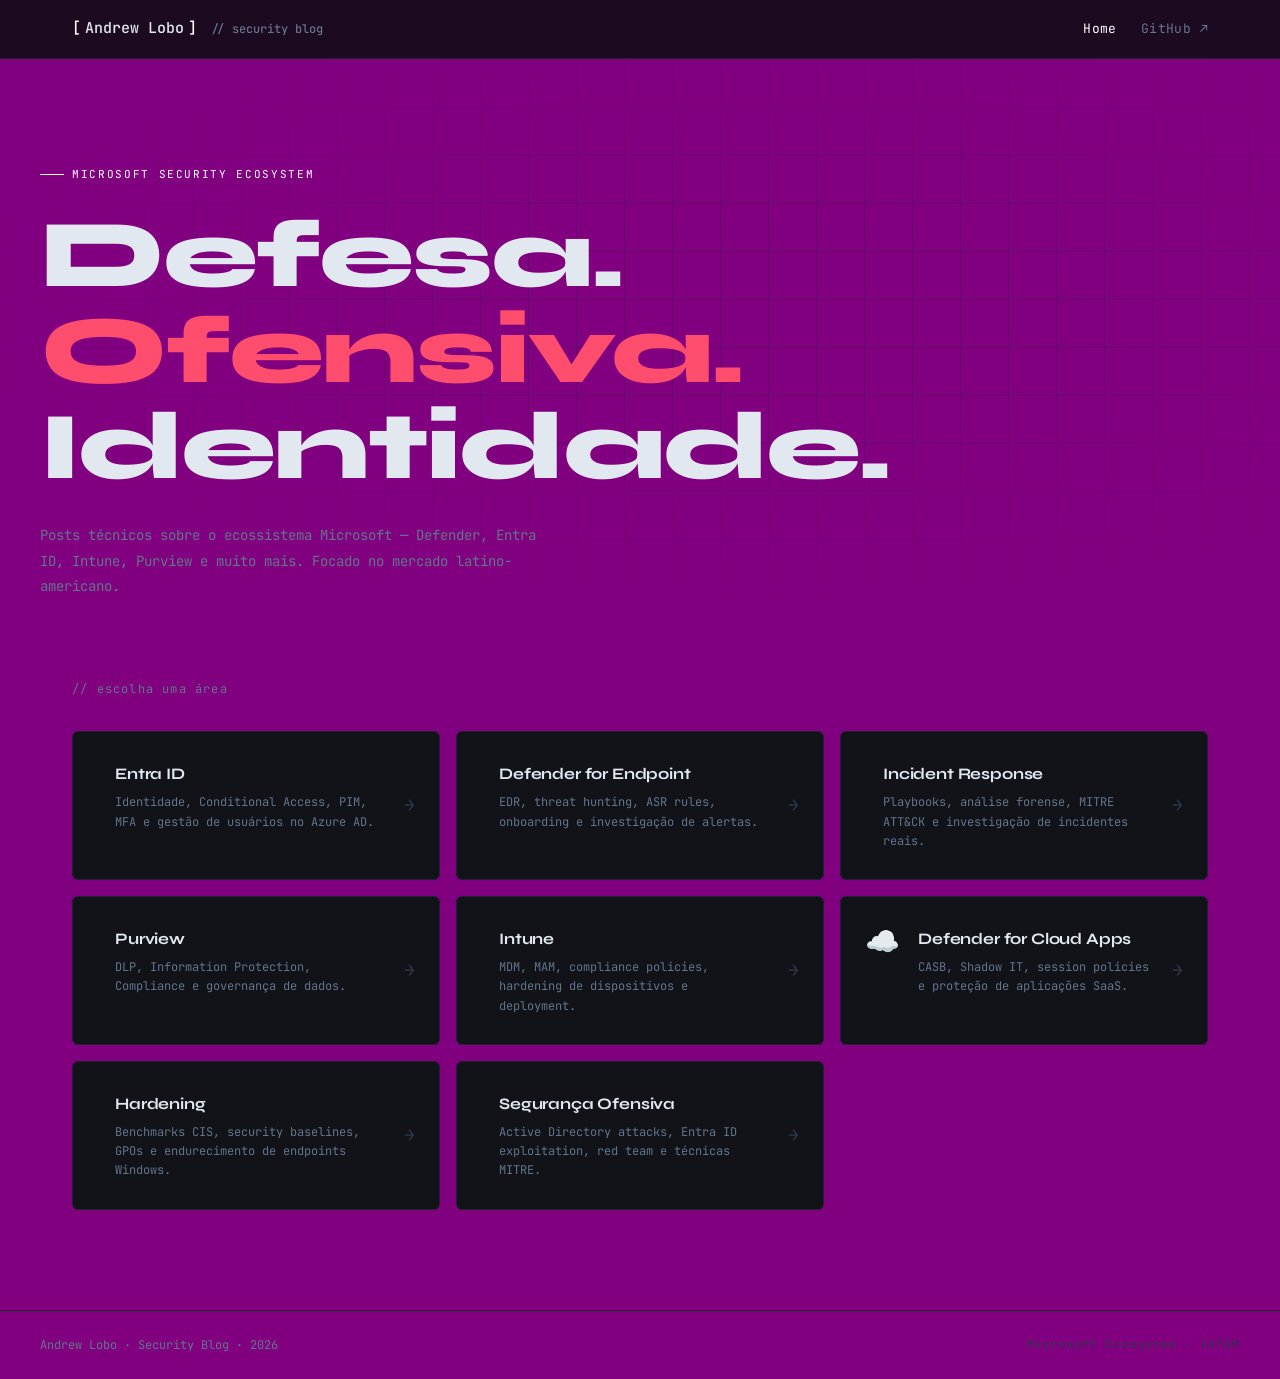
==== commit 2796b36f: "add post" ====
--- a/index.html
+++ b/index.html
@@ -61,7 +61,7 @@
     <div class="categories-grid">
 
       <div class="category-card" data-category="entraid" onclick="openCategory('entraid')">
-        <div class="card-icon">🔐</div>
+        <div class="card-icon"></div>
         <div class="card-content">
           <h2 class="card-title">Entra ID</h2>
           <p class="card-desc">Identidade, Conditional Access, PIM, MFA e gestão de usuários no Azure AD.</p>
@@ -70,7 +70,7 @@
       </div>
 
       <div class="category-card" data-category="defender-endpoint" onclick="openCategory('defender-endpoint')">
-        <div class="card-icon">🛡️</div>
+        <div class="card-icon"></div>
         <div class="card-content">
           <h2 class="card-title">Defender for Endpoint</h2>
           <p class="card-desc">EDR, threat hunting, ASR rules, onboarding e investigação de alertas.</p>
@@ -79,7 +79,7 @@
       </div>
 
       <div class="category-card" data-category="incident-response" onclick="openCategory('incident-response')">
-        <div class="card-icon">🚨</div>
+        <div class="card-icon"></div>
         <div class="card-content">
           <h2 class="card-title">Incident Response</h2>
           <p class="card-desc">Playbooks, análise forense, MITRE ATT&CK e investigação de incidentes reais.</p>
@@ -88,7 +88,7 @@
       </div>
 
       <div class="category-card" data-category="purview" onclick="openCategory('purview')">
-        <div class="card-icon">📋</div>
+        <div class="card-icon"></div>
         <div class="card-content">
           <h2 class="card-title">Purview</h2>
           <p class="card-desc">DLP, Information Protection, Compliance e governança de dados.</p>
@@ -97,7 +97,7 @@
       </div>
 
       <div class="category-card" data-category="intune" onclick="openCategory('intune')">
-        <div class="card-icon">📱</div>
+        <div class="card-icon"></div>
         <div class="card-content">
           <h2 class="card-title">Intune</h2>
           <p class="card-desc">MDM, MAM, compliance policies, hardening de dispositivos e deployment.</p>
@@ -115,7 +115,7 @@
       </div>
 
       <div class="category-card" data-category="hardening" onclick="openCategory('hardening')">
-        <div class="card-icon">🔒</div>
+        <div class="card-icon"></div>
         <div class="card-content">
           <h2 class="card-title">Hardening</h2>
           <p class="card-desc">Benchmarks CIS, security baselines, GPOs e endurecimento de endpoints Windows.</p>
@@ -124,7 +124,7 @@
       </div>
 
       <div class="category-card" data-category="ofensivo" onclick="openCategory('ofensivo')">
-        <div class="card-icon">⚔️</div>
+        <div class="card-icon"></div>
         <div class="card-content">
           <h2 class="card-title">Segurança Ofensiva</h2>
           <p class="card-desc">Active Directory attacks, Entra ID exploitation, red team e técnicas MITRE.</p>
--- a/style.css
+++ b/style.css
@@ -10,11 +10,11 @@
 }
 
 :root {
-  --bg:         #0a0c10;
+  --bg:         #800080;
   --surface:    #111318;
   --surface2:   #181c24;
   --border:     #1e2330;
-  --accent:     #00e5ff;
+  --accent:     #ffffff;
   --accent2:    #ff4d6d;
   --text:       #e2e8f0;
   --text-dim:   #64748b;
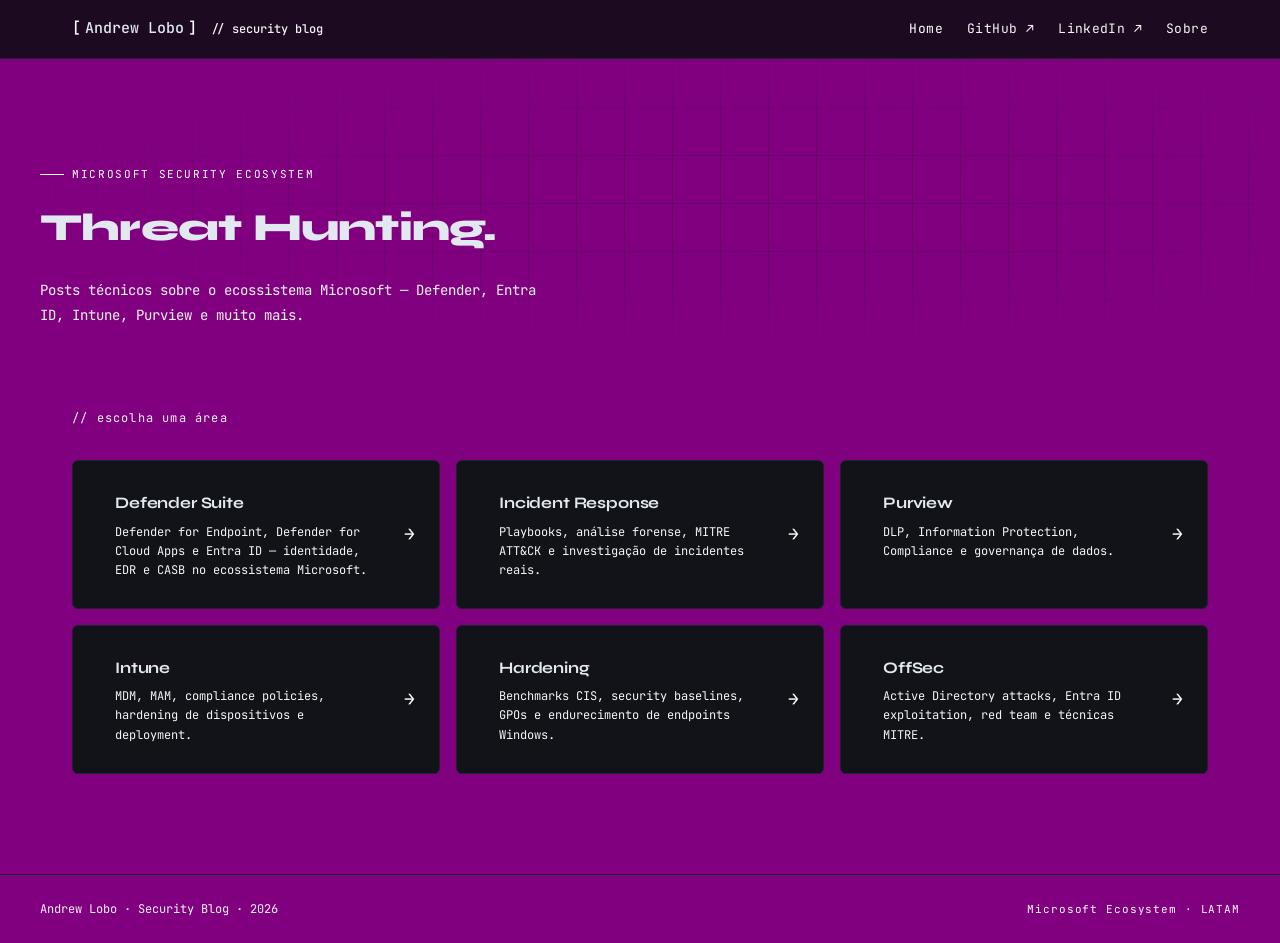
==== commit ae2495c2: "alterações html e css principal" ====
--- a/index.html
+++ b/index.html
@@ -21,7 +21,9 @@
       </div>
       <nav class="header-nav">
         <a href="index.html" class="nav-link active">Home</a>
-        <a href="https://github.com/SEU-USUARIO" target="_blank" class="nav-link">GitHub ↗</a>
+        <a href="https://github.com/math69b" target="_blank" class="nav-link">GitHub ↗</a>
+        <a href="https://linkedin.com/in/andrewlbo" target="_blank" class="nav-link">LinkedIn ↗</a>
+        <a href="sobre.html" class="nav-link">Sobre</a>
       </nav>
     </div>
   </header>
@@ -31,13 +33,15 @@
     <div class="hero-inner">
       <div class="hero-label">Microsoft Security Ecosystem</div>
       <h1 class="hero-title">
-        Defesa.<br />
-        <span class="accent">Ofensiva.</span><br />
-        Identidade.
+        <span class="hero-rotate">
+          <span>Threat Hunting.</span>
+          <span>Incident Response.</span>
+          <span>Zero Trust.</span>
+          <span>endpoint hardening.</span>
+        </span>
       </h1>
       <p class="hero-desc">
         Posts técnicos sobre o ecossistema Microsoft — Defender, Entra ID, Intune, Purview e muito mais.
-        Focado no mercado latino-americano.
       </p>
     </div>
     <div class="hero-grid-bg"></div>
@@ -60,20 +64,11 @@
     <div class="section-label">// escolha uma área</div>
     <div class="categories-grid">
 
-      <div class="category-card" data-category="entraid" onclick="openCategory('entraid')">
+      <div class="category-card" data-category="defender-suite" onclick="openCategory('defender-suite')">
         <div class="card-icon"></div>
         <div class="card-content">
-          <h2 class="card-title">Entra ID</h2>
-          <p class="card-desc">Identidade, Conditional Access, PIM, MFA e gestão de usuários no Azure AD.</p>
-        </div>
-        <div class="card-arrow">→</div>
-      </div>
-
-      <div class="category-card" data-category="defender-endpoint" onclick="openCategory('defender-endpoint')">
-        <div class="card-icon"></div>
-        <div class="card-content">
-          <h2 class="card-title">Defender for Endpoint</h2>
-          <p class="card-desc">EDR, threat hunting, ASR rules, onboarding e investigação de alertas.</p>
+          <h2 class="card-title">Defender Suite</h2>
+          <p class="card-desc">Defender for Endpoint, Defender for Cloud Apps e Entra ID — identidade, EDR e CASB no ecossistema Microsoft.</p>
         </div>
         <div class="card-arrow">→</div>
       </div>
@@ -105,15 +100,6 @@
         <div class="card-arrow">→</div>
       </div>
 
-      <div class="category-card" data-category="defender-cloud-apps" onclick="openCategory('defender-cloud-apps')">
-        <div class="card-icon">☁️</div>
-        <div class="card-content">
-          <h2 class="card-title">Defender for Cloud Apps</h2>
-          <p class="card-desc">CASB, Shadow IT, session policies e proteção de aplicações SaaS.</p>
-        </div>
-        <div class="card-arrow">→</div>
-      </div>
-
       <div class="category-card" data-category="hardening" onclick="openCategory('hardening')">
         <div class="card-icon"></div>
         <div class="card-content">
@@ -123,10 +109,10 @@
         <div class="card-arrow">→</div>
       </div>
 
-      <div class="category-card" data-category="ofensivo" onclick="openCategory('ofensivo')">
+      <div class="category-card" data-category="ofensivo" onclick="openCategory('OffSec')">
         <div class="card-icon"></div>
         <div class="card-content">
-          <h2 class="card-title">Segurança Ofensiva</h2>
+          <h2 class="card-title">OffSec</h2>
           <p class="card-desc">Active Directory attacks, Entra ID exploitation, red team e técnicas MITRE.</p>
         </div>
         <div class="card-arrow">→</div>
--- a/style.css
+++ b/style.css
@@ -17,8 +17,8 @@
   --accent:     #ffffff;
   --accent2:    #ff4d6d;
   --text:       #e2e8f0;
-  --text-dim:   #64748b;
-  --text-muted: #2d3748;
+  --text-dim:   #f5f5f5;
+  --text-muted: #ffffff;
 
   --font-display: 'Syne', sans-serif;
   --font-mono:    'JetBrains Mono', monospace;
@@ -120,7 +120,7 @@
 .hero-title {
   font-family: var(--font-display);
   font-weight: 800;
-  font-size: clamp(48px, 8vw, 96px);
+  font-size: clamp(24px, 3vw, 64px);
   line-height: 1.0;
   color: var(--text);
   letter-spacing: -0.02em;
@@ -431,3 +431,29 @@
   .post-card    { flex-direction: column; gap: 12px; }
   .post-meta    { align-items: flex-start; flex-direction: row; gap: 12px; }
 }
+
+/* ── HERO ROTATIVO ───────────────────────────────────────── */
+.hero-rotate {
+  display: inline-flex;
+  flex-direction: column;
+  overflow: hidden;
+  height: 1.1em;
+  vertical-align: bottom;
+}
+
+.hero-rotate span {
+  animation: heroSlide 10s cubic-bezier(0.4, 0, 0.2, 1) infinite;
+  line-height: 1.1em;
+}
+
+@keyframes heroSlide {
+  0%        { transform: translateY(0%); }
+  22%       { transform: translateY(0%); }
+  25%       { transform: translateY(-100%); }
+  47%       { transform: translateY(-100%); }
+  50%       { transform: translateY(-200%); }
+  72%       { transform: translateY(-200%); }
+  75%       { transform: translateY(-300%); }
+  97%       { transform: translateY(-300%); }
+  100%      { transform: translateY(0%); }
+}
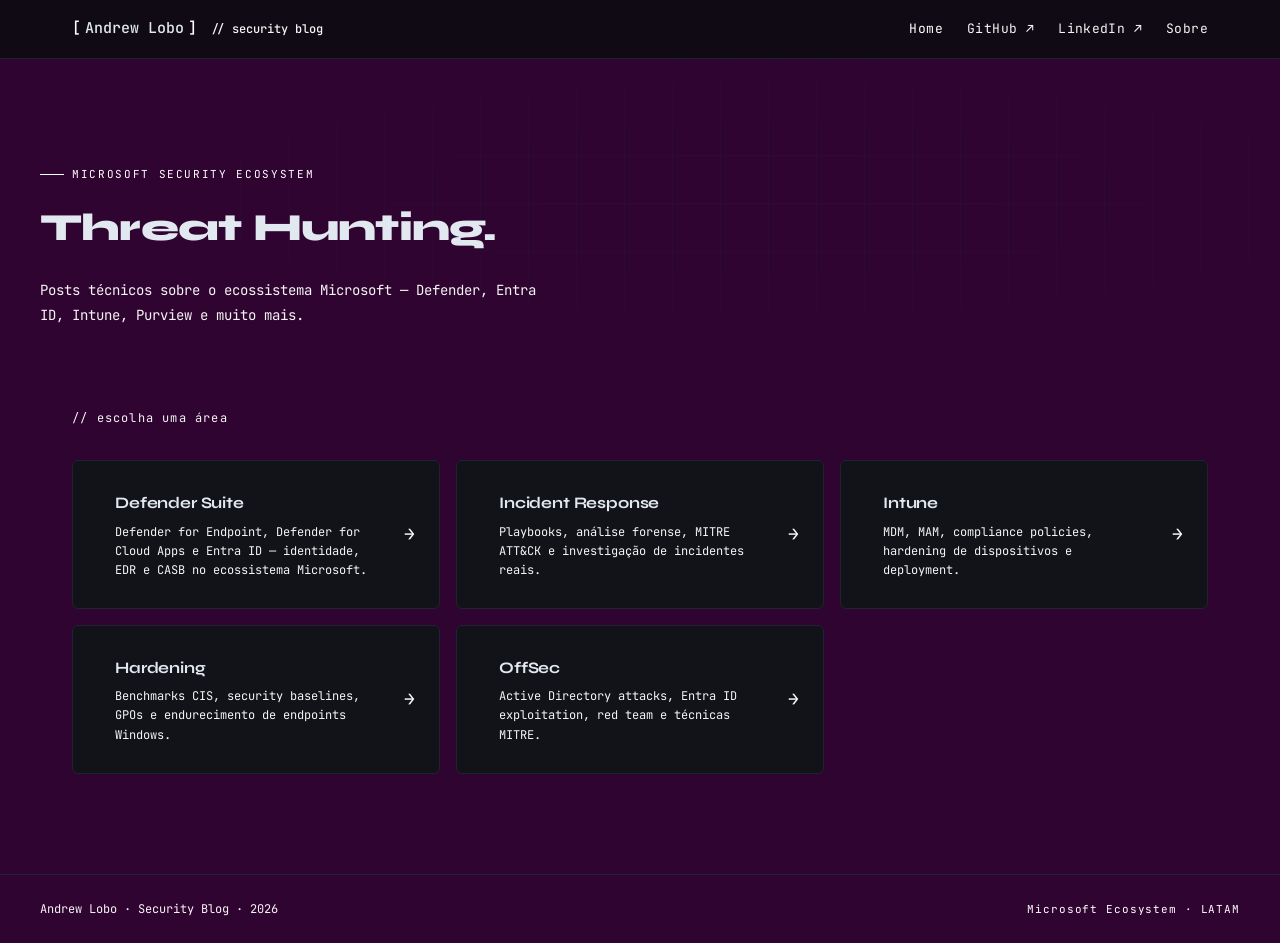
==== commit ecbf6dd6: "retirar post: purview" ====
--- a/index.html
+++ b/index.html
@@ -82,15 +82,6 @@
         <div class="card-arrow">→</div>
       </div>
 
-      <div class="category-card" data-category="purview" onclick="openCategory('purview')">
-        <div class="card-icon"></div>
-        <div class="card-content">
-          <h2 class="card-title">Purview</h2>
-          <p class="card-desc">DLP, Information Protection, Compliance e governança de dados.</p>
-        </div>
-        <div class="card-arrow">→</div>
-      </div>
-
       <div class="category-card" data-category="intune" onclick="openCategory('intune')">
         <div class="card-icon"></div>
         <div class="card-content">
--- a/style.css
+++ b/style.css
@@ -10,7 +10,7 @@
 }
 
 :root {
-  --bg:         #800080;
+  --bg:         #300430;
   --surface:    #111318;
   --surface2:   #181c24;
   --border:     #1e2330;
